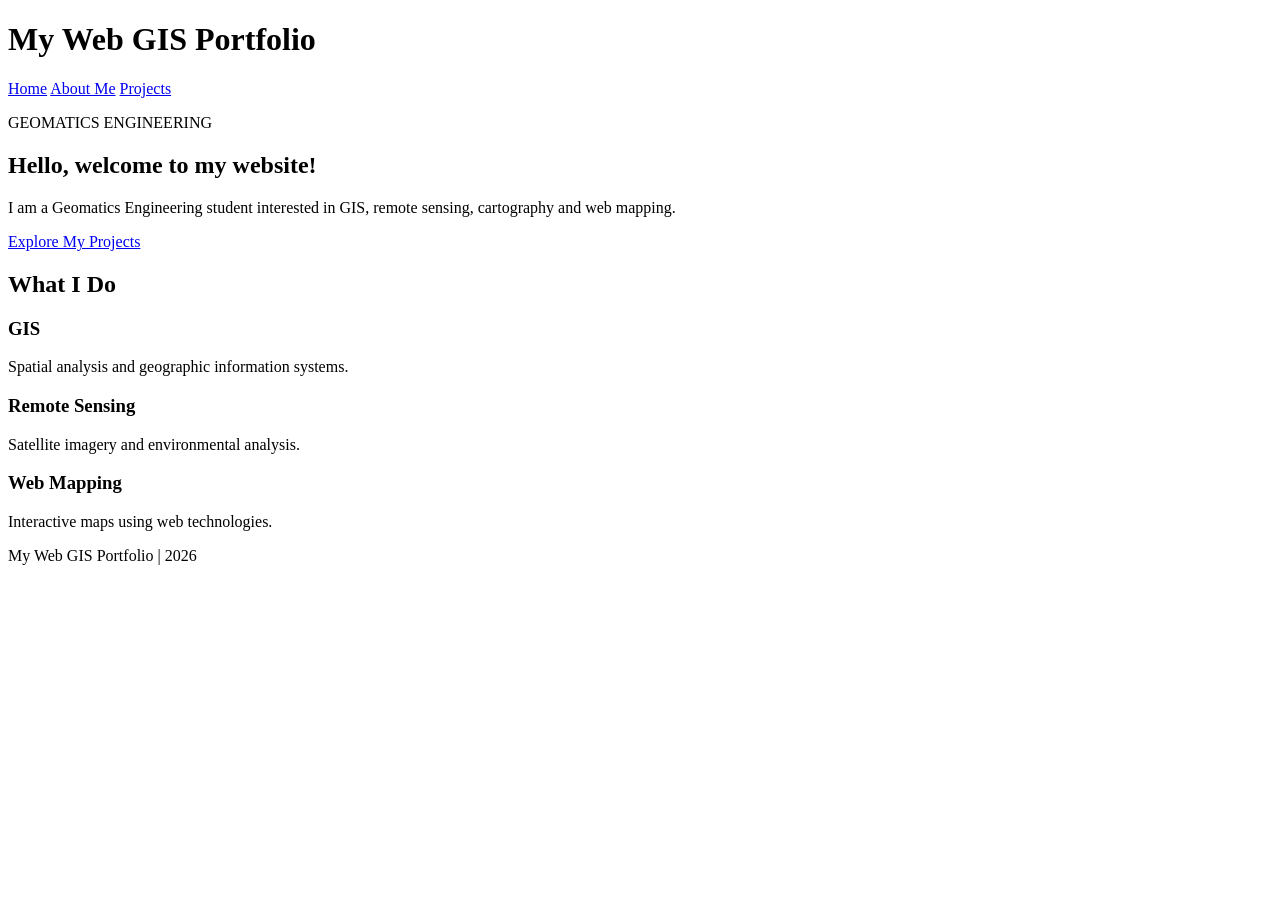
==== index.html @ a25c43dc "Add initial HTML structure for portfolio website" ====
<!DOCTYPE html>
<html lang="en">
<head>
    <meta charset="UTF-8">
    <meta name="viewport" content="width=device-width, initial-scale=1.0">
    <title>My Web GIS Portfolio</title>
    <link rel="stylesheet" href="style.css">
</head>
<body>

    <header>
        <h1>My Web GIS Portfolio</h1>

        <nav>
            <a href="index.html">Home</a>
            <a href="background.html">About Me</a>
            <a href="projects.html">Projects</a>
        </nav>
    </header>

    <main>
        <section class="hero">
            <p class="tag">GEOMATICS ENGINEERING</p>

            <h2>Hello, welcome to my website!</h2>

            <p>
                I am a Geomatics Engineering student interested in
                GIS, remote sensing, cartography and web mapping.
            </p>

            <a class="button" href="projects.html">
                Explore My Projects
            </a>
        </section>

        <section>
            <h2>What I Do</h2>

            <div class="cards">
                <article class="card">
                    <h3>GIS</h3>
                    <p>Spatial analysis and geographic information systems.</p>
                </article>

                <article class="card">
                    <h3>Remote Sensing</h3>
                    <p>Satellite imagery and environmental analysis.</p>
                </article>

                <article class="card">
                    <h3>Web Mapping</h3>
                    <p>Interactive maps using web technologies.</p>
                </article>
            </div>
        </section>
    </main>

    <footer>
        <p>My Web GIS Portfolio | 2026</p>
    </footer>

</body>
</html>
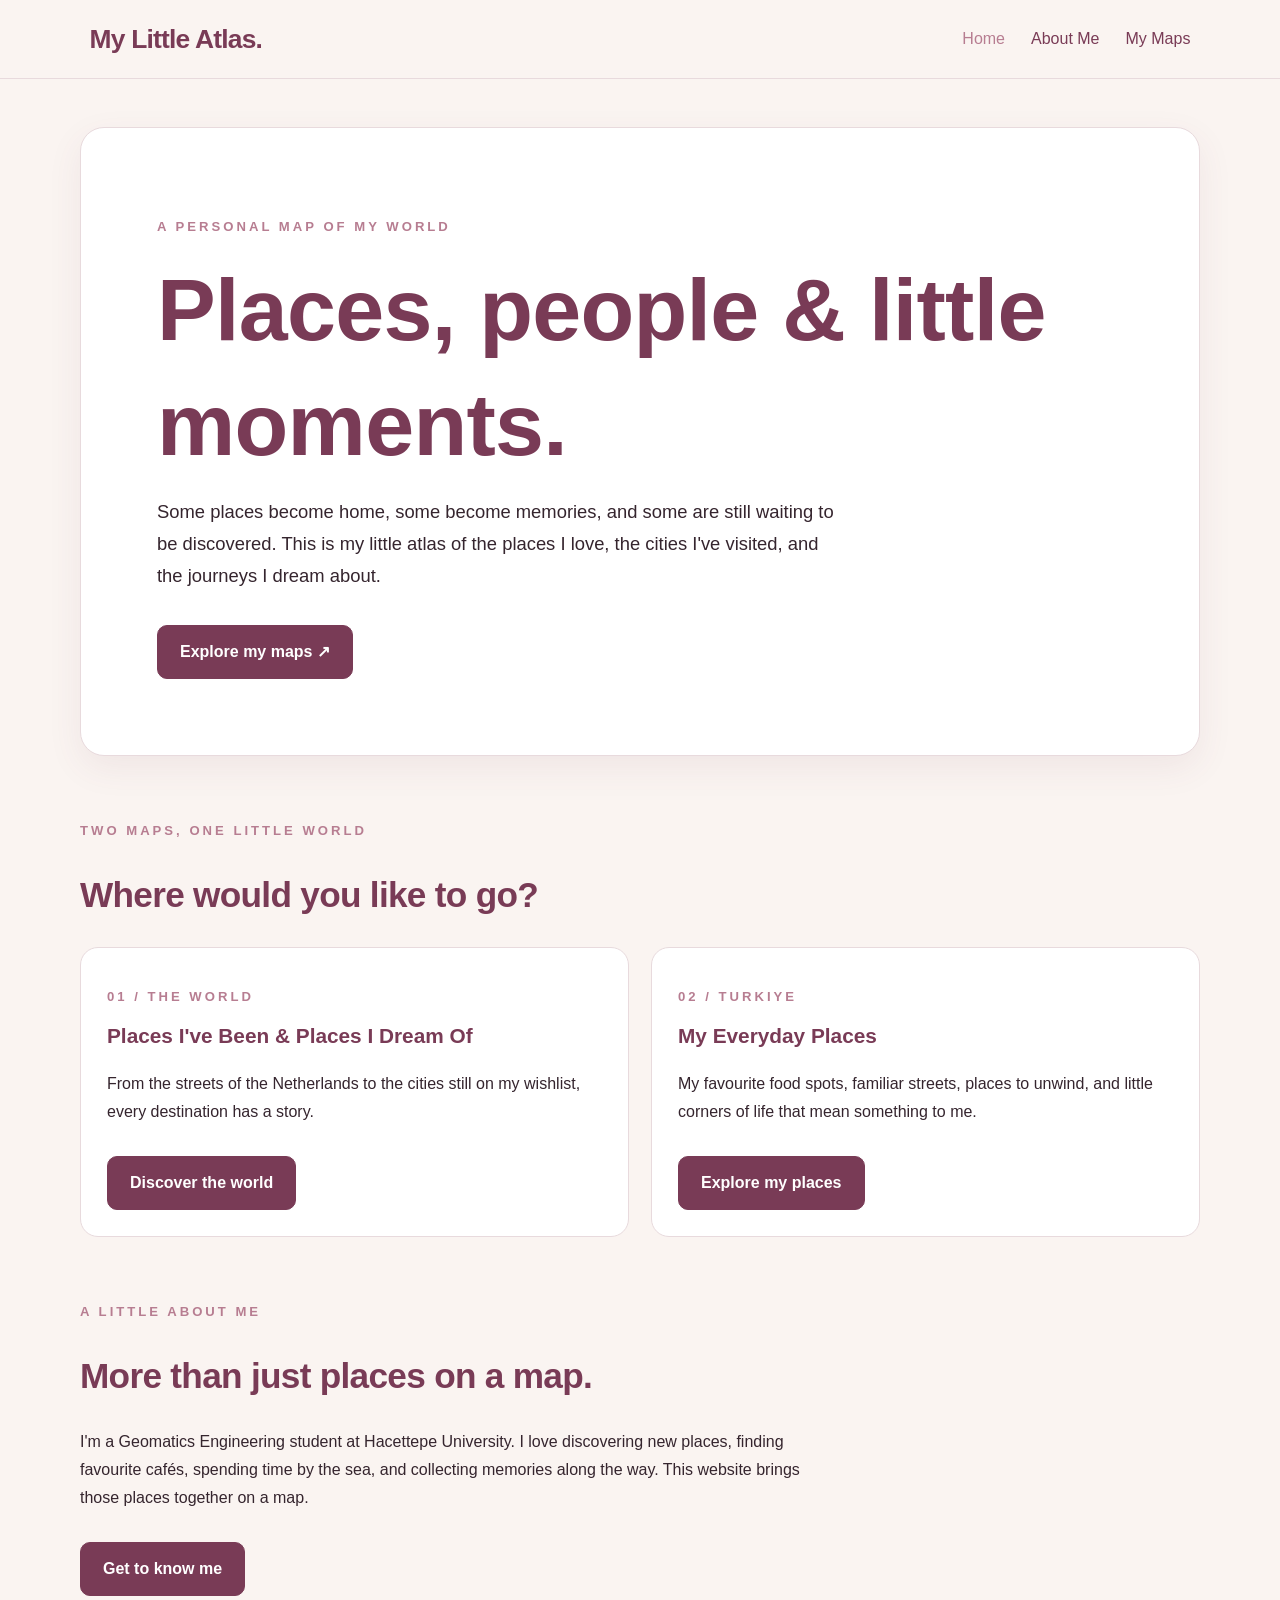
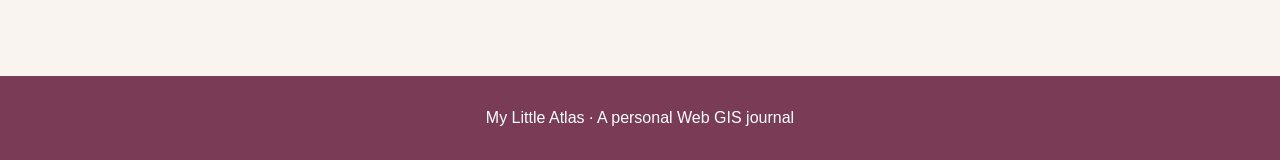
==== commit 3dbaf719: "Revise index.html for SEO and content structure Updated the title and meta description for better SE" ====
--- a/index.html
+++ b/index.html
@@ -4,62 +4,80 @@
 <head>
     <meta charset="UTF-8">
     <meta name="viewport" content="width=device-width, initial-scale=1.0">
-    <title>My Web GIS Portfolio</title>
+    <meta name="description" content="A personal map of the places I love, the places I've visited, and the places I dream of visiting.">
+    <title>My Little Atlas | Personal Web GIS</title>
     <link rel="stylesheet" href="style.css">
 </head>
 <body>
 
-    <header>
-        <h1>My Web GIS Portfolio</h1>
+<header>
+    <h1>My Little Atlas.</h1>
+    <nav>
+        <a href="index.html" class="active">Home</a>
+        <a href="background.html">About Me</a>
+        <a href="projects.html">My Maps</a>
+    </nav>
+</header>
 
-        <nav>
-            <a href="index.html">Home</a>
-            <a href="background.html">About Me</a>
-            <a href="projects.html">Projects</a>
-        </nav>
-    </header>
+<main>
+    <section class="hero">
+        <p class="tag">A PERSONAL MAP OF MY WORLD</p>
+        <h2 style="font-size: clamp(2.8rem, 7vw, 5.5rem); margin: 14px 0;">
+            Places, people &amp; little moments.
+        </h2>
+        <p style="max-width: 680px; font-size: 1.15rem;">
+            Some places become home, some become memories,
+            and some are still waiting to be discovered.
+            This is my little atlas of the places I love,
+            the cities I've visited, and the journeys I dream about.
+        </p>
+        <a href="projects.html" class="button">Explore my maps ↗</a>
+    </section>
 
-    <main>
-        <section class="hero">
-            <p class="tag">GEOMATICS ENGINEERING</p>
+    <section>
+        <p class="tag">TWO MAPS, ONE LITTLE WORLD</p>
+        <h2>Where would you like to go?</h2>
+        <div class="cards">
+            <article class="card">
+                <p class="tag">01 / THE WORLD</p>
+                <h3>Places I've Been &amp; Places I Dream Of</h3>
+                <p>
+                    From the streets of the Netherlands to the
+                    cities still on my wishlist, every destination
+                    has a story.
+                </p>
+                <a href="projects.html" class="button">Discover the world</a>
+            </article>
 
-            <h2>Hello, welcome to my website!</h2>
+            <article class="card">
+                <p class="tag">02 / TURKIYE</p>
+                <h3>My Everyday Places</h3>
+                <p>
+                    My favourite food spots, familiar streets,
+                    places to unwind, and little corners of life
+                    that mean something to me.
+                </p>
+                <a href="projects.html#turkiye-map" class="button">Explore my places</a>
+            </article>
+        </div>
+    </section>
 
-            <p>
-                I am a Geomatics Engineering student interested in
-                GIS, remote sensing, cartography and web mapping.
-            </p>
+    <section>
+        <p class="tag">A LITTLE ABOUT ME</p>
+        <h2>More than just places on a map.</h2>
+        <p style="max-width: 720px;">
+            I'm a Geomatics Engineering student at Hacettepe University.
+            I love discovering new places, finding favourite cafés,
+            spending time by the sea, and collecting memories along the way.
+            This website brings those places together on a map.
+        </p>
+        <a href="background.html" class="button">Get to know me</a>
+    </section>
+</main>
 
-            <a class="button" href="projects.html">
-                Explore My Projects
-            </a>
-        </section>
-
-        <section>
-            <h2>What I Do</h2>
-
-            <div class="cards">
-                <article class="card">
-                    <h3>GIS</h3>
-                    <p>Spatial analysis and geographic information systems.</p>
-                </article>
-
-                <article class="card">
-                    <h3>Remote Sensing</h3>
-                    <p>Satellite imagery and environmental analysis.</p>
-                </article>
-
-                <article class="card">
-                    <h3>Web Mapping</h3>
-                    <p>Interactive maps using web technologies.</p>
-                </article>
-            </div>
-        </section>
-    </main>
-
-    <footer>
-        <p>My Web GIS Portfolio | 2026</p>
-    </footer>
+<footer>
+    <p>My Little Atlas · A personal Web GIS journal</p>
+</footer>
 
 </body>
 </html>
--- a/style.css
+++ b/style.css
@@ -0,0 +1,406 @@
+
+/* ========================================
+   GMT458 PERSONAL WEB GIS PORTFOLIO
+   Palette: Dusty Rose & Wine
+   ======================================== */
+
+:root {
+    --bg: #FAF4F1;
+    --surface: #FFFFFF;
+    --rose-light: #E8CFD3;
+    --rose: #B77D91;
+    --wine: #793B56;
+    --ink: #35252E;
+    --muted: #806C74;
+    --line: #E8DADD;
+
+    /* Map marker colors */
+    --marker-visited: #793B56;
+    --marker-wishlist: #B77D91;
+    --marker-home: #793B56;
+    --marker-food: #B77D91;
+    --marker-sports: #98647A;
+    --marker-nature: #74846A;
+    --marker-people: #A36D82;
+
+    --shadow: 0 12px 35px rgba(121, 59, 86, 0.08);
+    --radius: 18px;
+}
+
+* {
+    box-sizing: border-box;
+}
+
+html {
+    scroll-behavior: smooth;
+}
+
+body {
+    margin: 0;
+    font-family: "Segoe UI", Arial, sans-serif;
+    color: var(--ink);
+    background: var(--bg);
+    line-height: 1.75;
+    font-size: 16px;
+}
+
+/* Navigation */
+
+header {
+    background: var(--bg);
+    color: var(--wine);
+    padding: 22px 7%;
+    display: flex;
+    justify-content: space-between;
+    align-items: center;
+    gap: 24px;
+    flex-wrap: wrap;
+    border-bottom: 1px solid var(--line);
+}
+
+header h1 {
+    margin: 0;
+    font-size: 1.65rem;
+    letter-spacing: -0.8px;
+    color: var(--wine);
+}
+
+nav {
+    display: flex;
+    gap: 26px;
+    flex-wrap: wrap;
+}
+
+nav a {
+    color: var(--wine);
+    text-decoration: none;
+    font-weight: 500;
+    transition: color 0.2s ease;
+}
+
+nav a:hover,
+nav a.active {
+    color: var(--rose);
+}
+
+/* Main content */
+
+main {
+    width: min(1120px, 88%);
+    margin: 48px auto 80px;
+}
+
+section {
+    margin-bottom: 64px;
+}
+
+h1,
+h2,
+h3,
+h4 {
+    color: var(--wine);
+    line-height: 1.3;
+}
+
+h2 {
+    font-size: clamp(1.6rem, 3vw, 2.2rem);
+    letter-spacing: -0.7px;
+}
+
+h3 {
+    font-size: 1.3rem;
+}
+
+p {
+    margin-top: 12px;
+}
+
+a {
+    color: var(--wine);
+}
+
+a:hover {
+    color: var(--rose);
+}
+
+/* Hero and personal introduction */
+
+.hero {
+    background: var(--surface);
+    padding: clamp(30px, 6vw, 76px);
+    border: 1px solid var(--line);
+    border-radius: 24px;
+    box-shadow: var(--shadow);
+    animation: appear 0.7s ease-out;
+}
+
+.tag {
+    color: var(--rose);
+    font-size: 0.82rem;
+    font-weight: 700;
+    letter-spacing: 3px;
+    text-transform: uppercase;
+}
+
+/* Buttons */
+
+.button {
+    display: inline-block;
+    padding: 12px 22px;
+    margin-top: 14px;
+    background: var(--wine);
+    color: #FFFFFF;
+    border: 1px solid var(--wine);
+    border-radius: 10px;
+    text-decoration: none;
+    font-weight: 600;
+    transition:
+        background 0.2s ease,
+        transform 0.2s ease,
+        box-shadow 0.2s ease;
+}
+
+.button:hover {
+    background: var(--rose);
+    border-color: var(--rose);
+    color: #FFFFFF;
+    transform: translateY(-2px);
+    box-shadow: 0 7px 18px rgba(121, 59, 86, 0.15);
+}
+
+/* Cards */
+
+.cards {
+    display: grid;
+    grid-template-columns: repeat(
+        auto-fit,
+        minmax(220px, 1fr)
+    );
+    gap: 22px;
+}
+
+.card {
+    background: var(--surface);
+    padding: 26px;
+    border: 1px solid var(--line);
+    border-radius: var(--radius);
+    transition:
+        transform 0.25s ease,
+        box-shadow 0.25s ease;
+}
+
+.card:hover {
+    transform: translateY(-4px);
+    box-shadow: var(--shadow);
+}
+
+.card h3 {
+    margin-top: 0;
+}
+
+/* Personal photo */
+
+.profile-photo {
+    width: 100%;
+    max-width: 280px;
+    aspect-ratio: 4 / 5;
+    object-fit: cover;
+    border-radius: 18px;
+    border: 4px solid var(--rose-light);
+}
+
+/* Maps */
+
+.map,
+#ol-map,
+#leaflet-map {
+    width: 100%;
+    height: 460px;
+    margin: 22px 0 32px;
+    border-radius: var(--radius);
+    border: 1px solid var(--line);
+    overflow: hidden;
+    background: var(--rose-light);
+}
+
+/* OpenLayers controls */
+
+.ol-control button {
+    background-color: var(--wine) !important;
+    color: #FFFFFF !important;
+    border: none !important;
+    border-radius: 6px !important;
+}
+
+.ol-control button:hover {
+    background-color: var(--rose) !important;
+}
+
+/* Leaflet zoom controls */
+
+.leaflet-control-zoom a {
+    background: var(--surface) !important;
+    color: var(--wine) !important;
+    border-color: var(--line) !important;
+}
+
+.leaflet-control-zoom a:hover {
+    background: var(--rose-light) !important;
+    color: var(--wine) !important;
+}
+
+/* Custom map markers.
+   Add these classes to your marker HTML when needed. */
+
+.map-marker {
+    width: 16px;
+    height: 16px;
+    border: 3px solid #FFFFFF;
+    border-radius: 50%;
+    box-shadow: 0 2px 8px rgba(53, 37, 46, 0.25);
+}
+
+.marker-visited {
+    background: var(--marker-visited);
+}
+
+.marker-wishlist {
+    background: var(--marker-wishlist);
+}
+
+.marker-home {
+    background: var(--marker-home);
+}
+
+.marker-food {
+    background: var(--marker-food);
+}
+
+.marker-sports {
+    background: var(--marker-sports);
+}
+
+.marker-nature {
+    background: var(--marker-nature);
+}
+
+.marker-people {
+    background: var(--marker-people);
+}
+
+/* Map labels and category badges */
+
+.map-label,
+.category-badge {
+    display: inline-block;
+    padding: 5px 11px;
+    background: var(--rose-light);
+    color: var(--wine);
+    border-radius: 999px;
+    font-size: 0.82rem;
+    font-weight: 600;
+}
+
+.category-badge.food {
+    background: #F1DDE4;
+}
+
+.category-badge.nature {
+    background: #E3E9DC;
+    color: #46563D;
+}
+
+.category-badge.sports {
+    background: #E8CFD3;
+}
+
+/* Tables - retained for any existing content */
+
+.skills-table {
+    width: 100%;
+    border-collapse: collapse;
+    background: var(--surface);
+    margin: 20px 0;
+}
+
+.skills-table th,
+.skills-table td {
+    padding: 14px;
+    border: 1px solid var(--line);
+    text-align: left;
+}
+
+.skills-table th {
+    background: var(--wine);
+    color: #FFFFFF;
+}
+
+.skills-table img {
+    max-width: 100px;
+    height: auto;
+}
+
+/* Footer */
+
+footer {
+    text-align: center;
+    padding: 28px 20px;
+    background: var(--wine);
+    color: #FFFFFF;
+}
+
+footer p {
+    margin: 0;
+}
+
+/* General images */
+
+img {
+    max-width: 100%;
+}
+
+/* Subtle entrance animation */
+
+@keyframes appear {
+    from {
+        opacity: 0;
+        transform: translateY(14px);
+    }
+
+    to {
+        opacity: 1;
+        transform: translateY(0);
+    }
+}
+
+/* Responsive layout */
+
+@media (max-width: 640px) {
+    header {
+        padding: 20px 6%;
+    }
+
+    nav {
+        gap: 16px;
+    }
+
+    main {
+        width: 90%;
+        margin-top: 28px;
+    }
+
+    .hero {
+        padding: 28px 22px;
+        border-radius: 18px;
+    }
+
+    .map,
+    #ol-map,
+    #leaflet-map {
+        height: 360px;
+    }
+
+    .cards {
+        grid-template-columns: 1fr;
+    }
+}
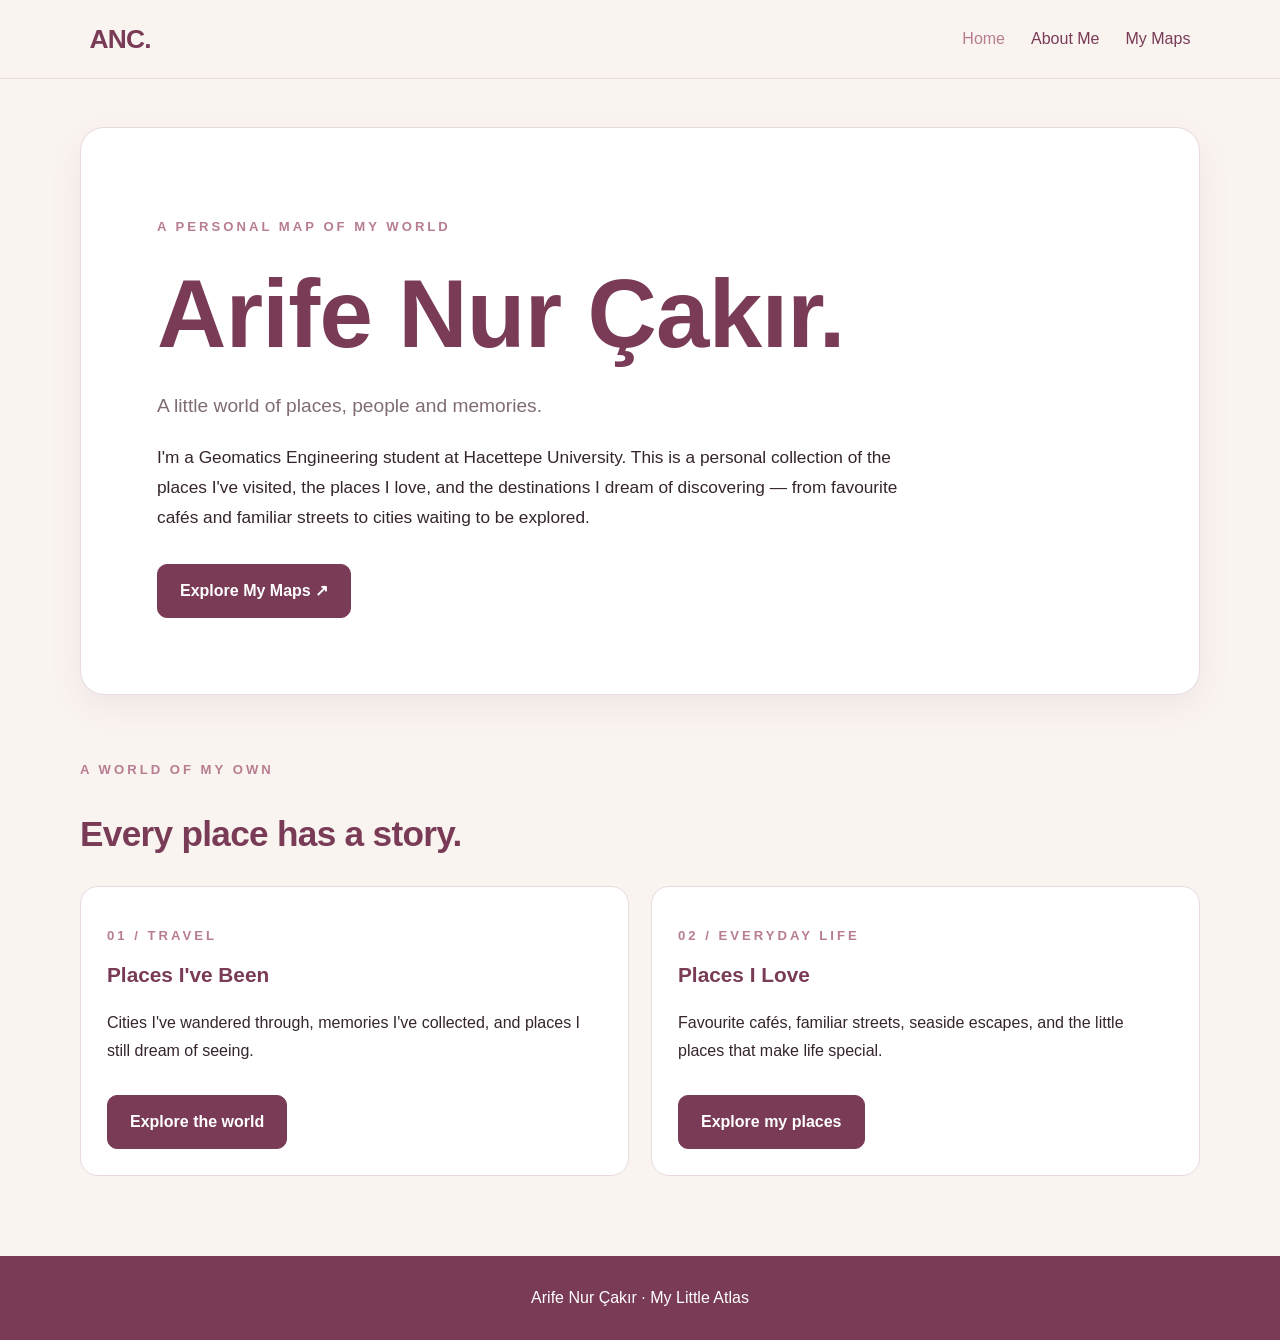
==== commit 71fc9ca9: "Update personal information and page titles" ====
--- a/index.html
+++ b/index.html
@@ -4,14 +4,14 @@
 <head>
     <meta charset="UTF-8">
     <meta name="viewport" content="width=device-width, initial-scale=1.0">
-    <meta name="description" content="A personal map of the places I love, the places I've visited, and the places I dream of visiting.">
-    <title>My Little Atlas | Personal Web GIS</title>
+    <meta name="description" content="Arife Nur Çakır's personal map of travels, favourite places and memories.">
+    <title>Arife Nur Çakır | My Little Atlas</title>
     <link rel="stylesheet" href="style.css">
 </head>
 <body>
 
 <header>
-    <h1>My Little Atlas.</h1>
+    <h1>ANC.</h1>
     <nav>
         <a href="index.html" class="active">Home</a>
         <a href="background.html">About Me</a>
@@ -22,62 +22,58 @@
 <main>
     <section class="hero">
         <p class="tag">A PERSONAL MAP OF MY WORLD</p>
-        <h2 style="font-size: clamp(2.8rem, 7vw, 5.5rem); margin: 14px 0;">
-            Places, people &amp; little moments.
+
+        <h2 style="font-size: clamp(3rem, 8vw, 6rem); margin: 12px 0;">
+            Arife Nur Çakır.
         </h2>
-        <p style="max-width: 680px; font-size: 1.15rem;">
-            Some places become home, some become memories,
-            and some are still waiting to be discovered.
-            This is my little atlas of the places I love,
-            the cities I've visited, and the journeys I dream about.
+
+        <p style="font-size: 1.2rem; color: var(--muted);">
+            A little world of places, people and memories.
         </p>
-        <a href="projects.html" class="button">Explore my maps ↗</a>
+
+        <p style="max-width: 760px; font-size: 1.08rem;">
+            I'm a Geomatics Engineering student at Hacettepe University.
+            This is a personal collection of the places I've visited,
+            the places I love, and the destinations I dream of discovering
+            — from favourite cafés and familiar streets to cities waiting
+            to be explored.
+        </p>
+
+        <a href="projects.html" class="button">Explore My Maps ↗</a>
     </section>
 
     <section>
-        <p class="tag">TWO MAPS, ONE LITTLE WORLD</p>
-        <h2>Where would you like to go?</h2>
+        <p class="tag">A WORLD OF MY OWN</p>
+        <h2>Every place has a story.</h2>
+
         <div class="cards">
             <article class="card">
-                <p class="tag">01 / THE WORLD</p>
-                <h3>Places I've Been &amp; Places I Dream Of</h3>
+                <p class="tag">01 / TRAVEL</p>
+                <h3>Places I've Been</h3>
                 <p>
-                    From the streets of the Netherlands to the
-                    cities still on my wishlist, every destination
-                    has a story.
+                    Cities I've wandered through, memories I've collected,
+                    and places I still dream of seeing.
                 </p>
-                <a href="projects.html" class="button">Discover the world</a>
+                <a href="projects.html" class="button">Explore the world</a>
             </article>
 
             <article class="card">
-                <p class="tag">02 / TURKIYE</p>
-                <h3>My Everyday Places</h3>
+                <p class="tag">02 / EVERYDAY LIFE</p>
+                <h3>Places I Love</h3>
                 <p>
-                    My favourite food spots, familiar streets,
-                    places to unwind, and little corners of life
-                    that mean something to me.
+                    Favourite cafés, familiar streets, seaside escapes,
+                    and the little places that make life special.
                 </p>
                 <a href="projects.html#turkiye-map" class="button">Explore my places</a>
             </article>
         </div>
     </section>
-
-    <section>
-        <p class="tag">A LITTLE ABOUT ME</p>
-        <h2>More than just places on a map.</h2>
-        <p style="max-width: 720px;">
-            I'm a Geomatics Engineering student at Hacettepe University.
-            I love discovering new places, finding favourite cafés,
-            spending time by the sea, and collecting memories along the way.
-            This website brings those places together on a map.
-        </p>
-        <a href="background.html" class="button">Get to know me</a>
-    </section>
 </main>
 
 <footer>
-    <p>My Little Atlas · A personal Web GIS journal</p>
+    <p>Arife Nur Çakır · My Little Atlas</p>
 </footer>
 
 </body>
 </html>
+
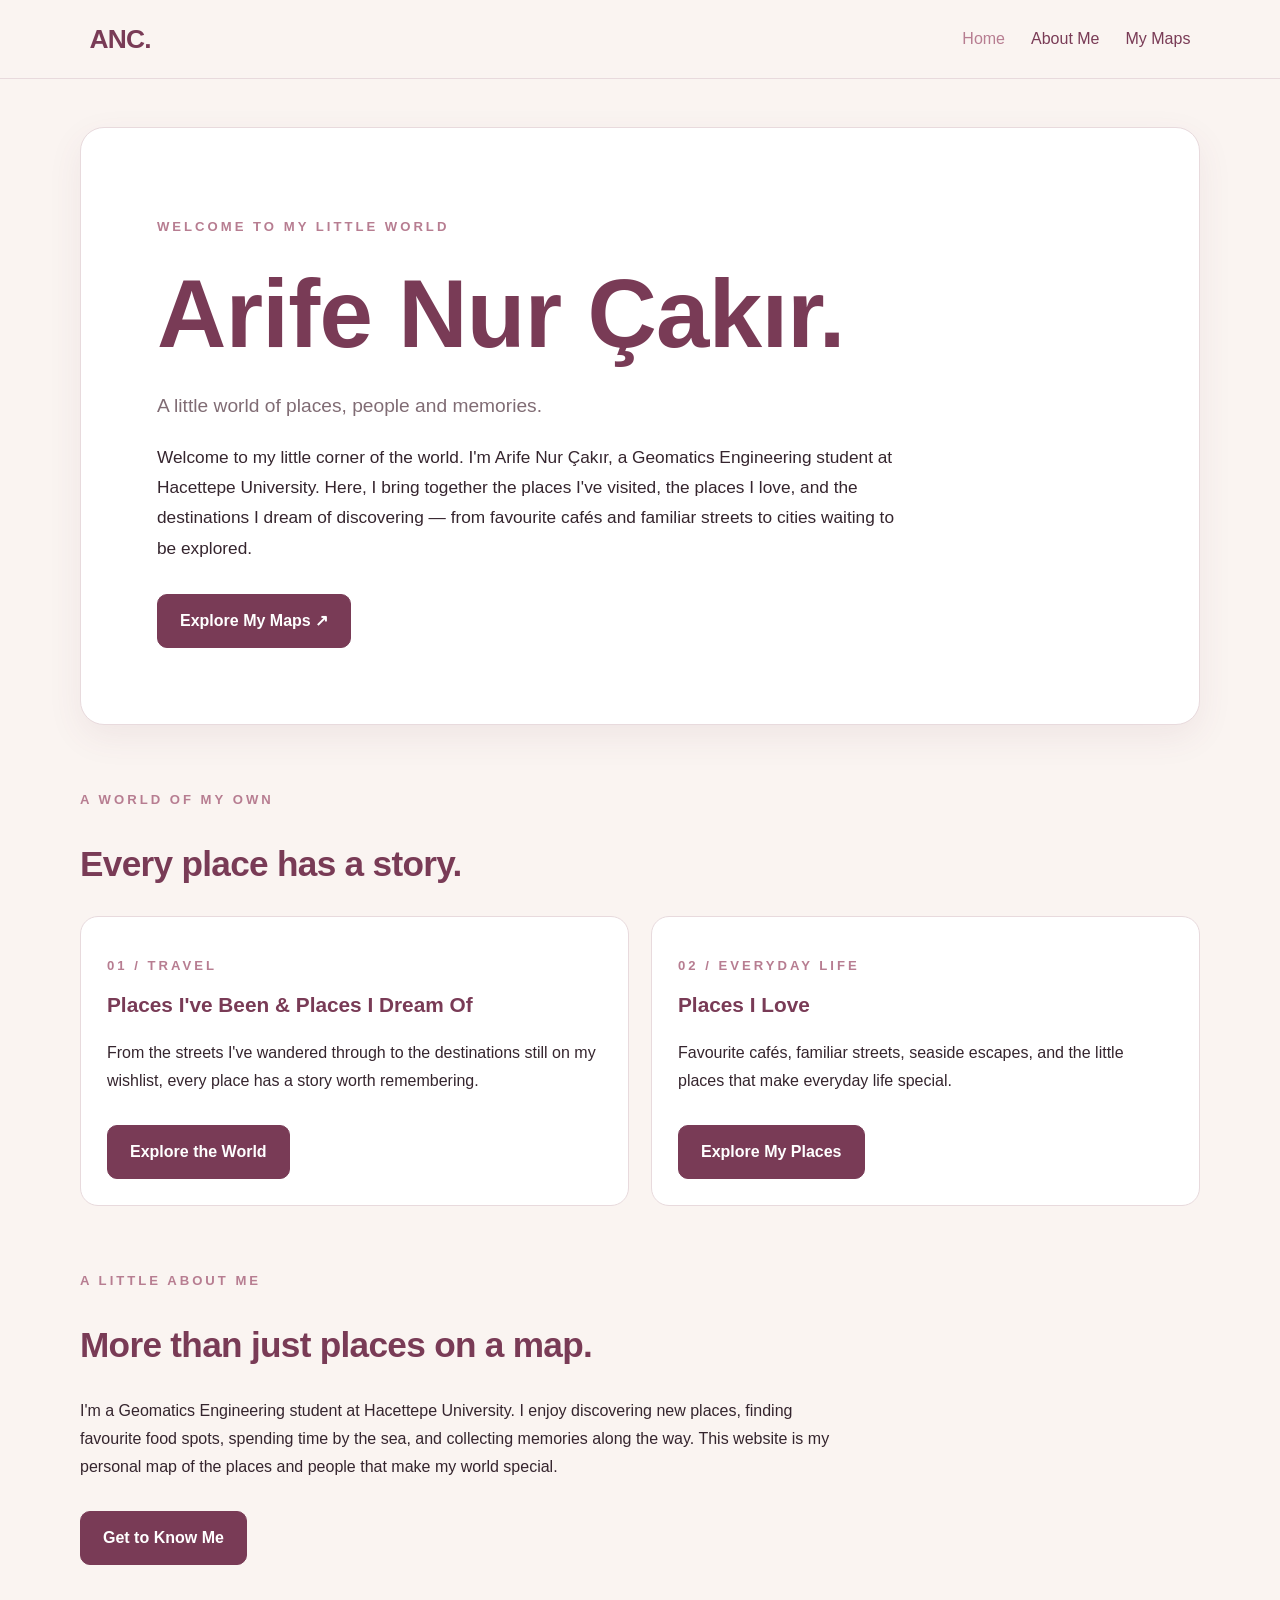
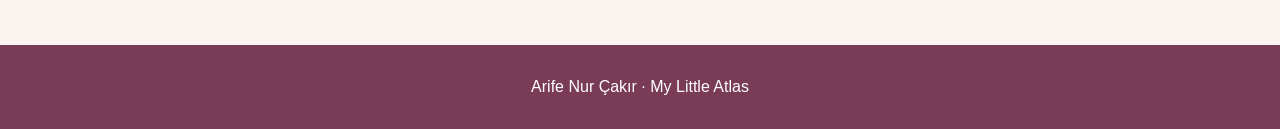
==== commit 91a00150: "Revise meta description and update page content Updated the description meta tag and modified text c" ====
--- a/index.html
+++ b/index.html
@@ -4,14 +4,19 @@
 <head>
     <meta charset="UTF-8">
     <meta name="viewport" content="width=device-width, initial-scale=1.0">
-    <meta name="description" content="Arife Nur Çakır's personal map of travels, favourite places and memories.">
+
+    <meta name="description" content="Welcome to Arife Nur Çakır's personal atlas of favourite places, travels and memories.">
+
     <title>Arife Nur Çakır | My Little Atlas</title>
+
     <link rel="stylesheet" href="style.css">
 </head>
+
 <body>
 
 <header>
     <h1>ANC.</h1>
+
     <nav>
         <a href="index.html" class="active">Home</a>
         <a href="background.html">About Me</a>
@@ -20,8 +25,12 @@
 </header>
 
 <main>
+
+    <!-- Welcome section -->
+
     <section class="hero">
-        <p class="tag">A PERSONAL MAP OF MY WORLD</p>
+
+        <p class="tag">WELCOME TO MY LITTLE WORLD</p>
 
         <h2 style="font-size: clamp(3rem, 8vw, 6rem); margin: 12px 0;">
             Arife Nur Çakır.
@@ -32,43 +41,96 @@
         </p>
 
         <p style="max-width: 760px; font-size: 1.08rem;">
-            I'm a Geomatics Engineering student at Hacettepe University.
-            This is a personal collection of the places I've visited,
-            the places I love, and the destinations I dream of discovering
-            — from favourite cafés and familiar streets to cities waiting
-            to be explored.
+            Welcome to my little corner of the world.
+            I'm Arife Nur Çakır, a Geomatics Engineering student
+            at Hacettepe University. Here, I bring together the
+            places I've visited, the places I love, and the
+            destinations I dream of discovering — from favourite
+            cafés and familiar streets to cities waiting to be explored.
         </p>
 
-        <a href="projects.html" class="button">Explore My Maps ↗</a>
+        <a href="projects.html" class="button">
+            Explore My Maps ↗
+        </a>
+
     </section>
 
+
+    <!-- Introduction to the maps -->
+
     <section>
+
         <p class="tag">A WORLD OF MY OWN</p>
+
         <h2>Every place has a story.</h2>
 
         <div class="cards">
+
             <article class="card">
+
                 <p class="tag">01 / TRAVEL</p>
-                <h3>Places I've Been</h3>
+
+                <h3>Places I've Been &amp; Places I Dream Of</h3>
+
                 <p>
-                    Cities I've wandered through, memories I've collected,
-                    and places I still dream of seeing.
+                    From the streets I've wandered through to the
+                    destinations still on my wishlist, every place
+                    has a story worth remembering.
                 </p>
-                <a href="projects.html" class="button">Explore the world</a>
+
+                <a href="projects.html" class="button">
+                    Explore the World
+                </a>
+
             </article>
 
+
             <article class="card">
+
                 <p class="tag">02 / EVERYDAY LIFE</p>
+
                 <h3>Places I Love</h3>
+
                 <p>
                     Favourite cafés, familiar streets, seaside escapes,
-                    and the little places that make life special.
+                    and the little places that make everyday life special.
                 </p>
-                <a href="projects.html#turkiye-map" class="button">Explore my places</a>
+
+                <a href="projects.html#turkiye-map" class="button">
+                    Explore My Places
+                </a>
+
             </article>
+
         </div>
+
     </section>
+
+
+    <!-- About introduction -->
+
+    <section>
+
+        <p class="tag">A LITTLE ABOUT ME</p>
+
+        <h2>More than just places on a map.</h2>
+
+        <p style="max-width: 760px;">
+            I'm a Geomatics Engineering student at Hacettepe University.
+            I enjoy discovering new places, finding favourite food spots,
+            spending time by the sea, and collecting memories along the way.
+            This website is my personal map of the places and people
+            that make my world special.
+        </p>
+
+        <a href="background.html" class="button">
+            Get to Know Me
+        </a>
+
+    </section>
+
 </main>
+
 
 <footer>
     <p>Arife Nur Çakır · My Little Atlas</p>
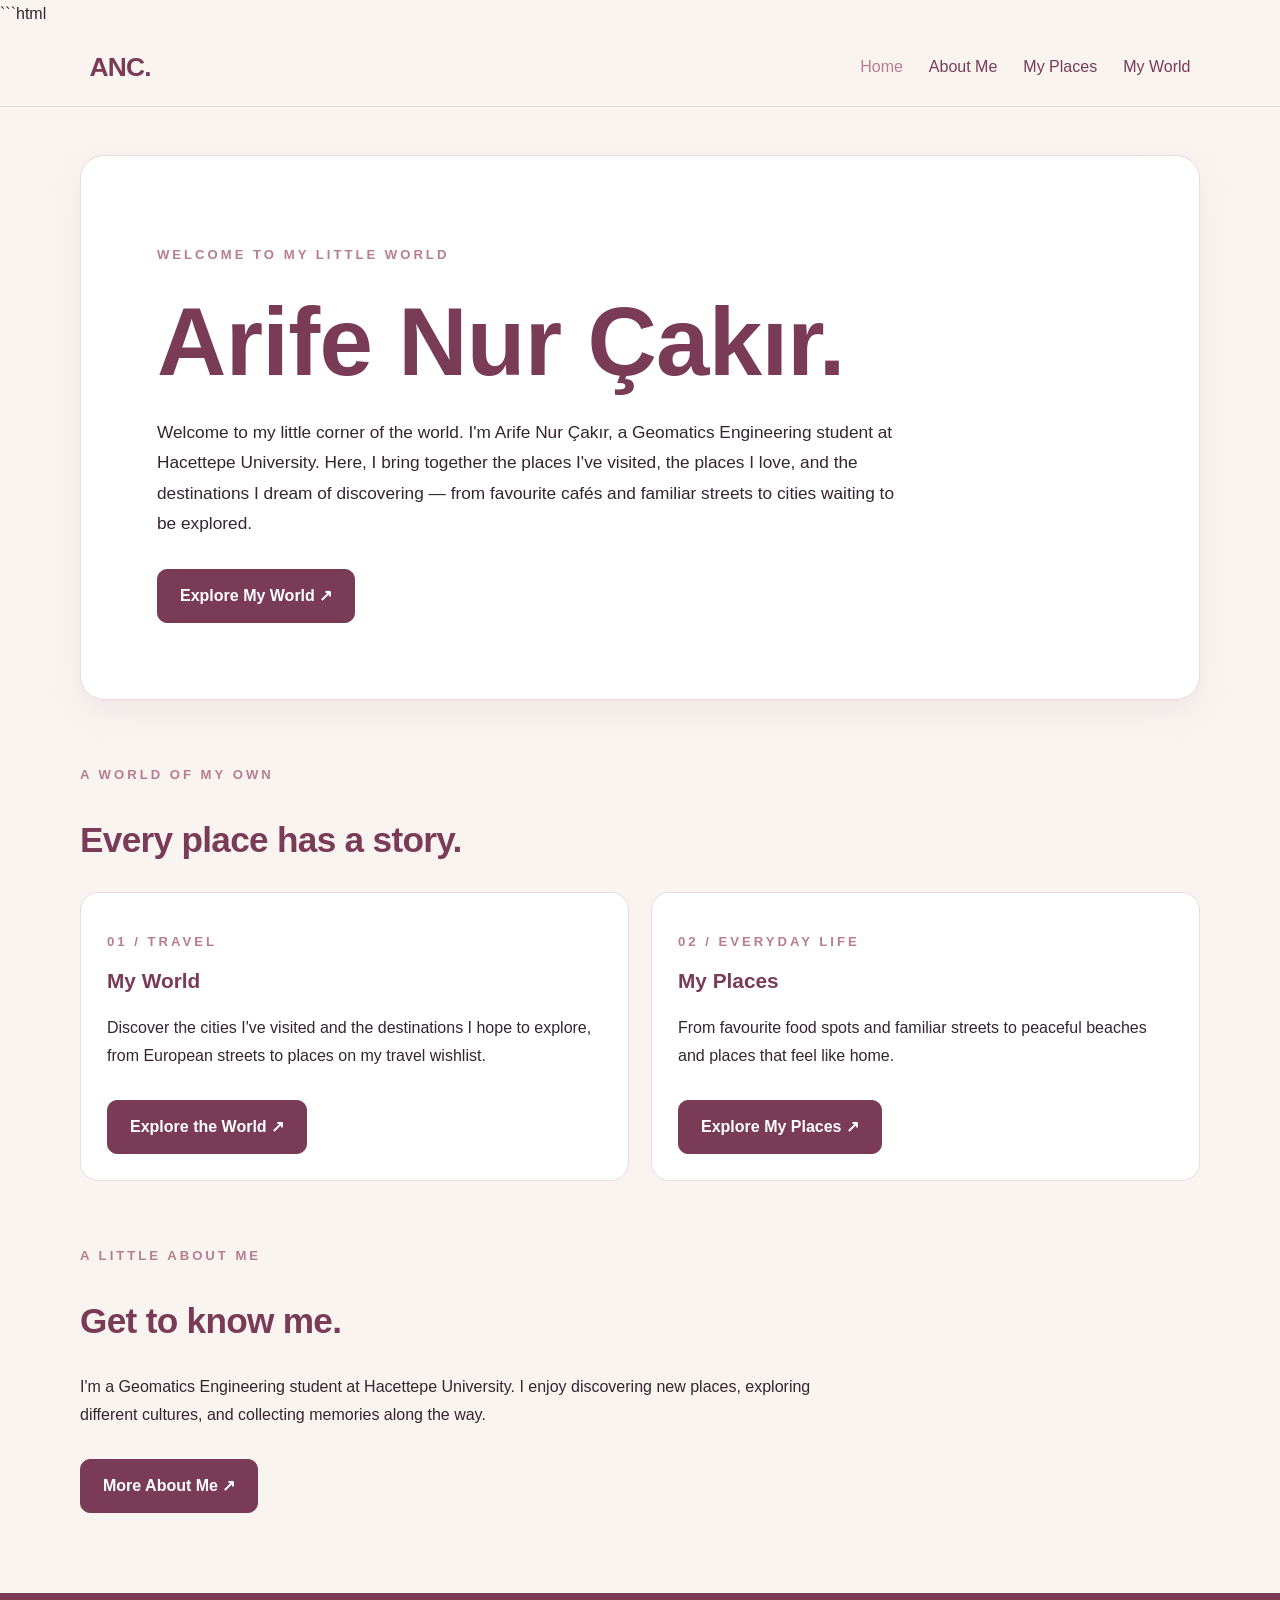
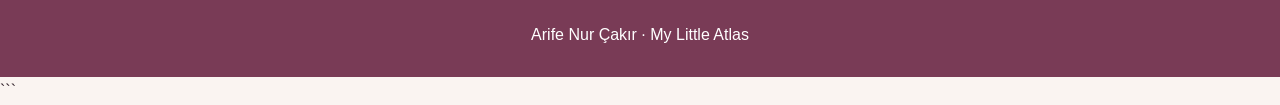
==== commit 3444a2d7: "Revise content and links in index.html" ====
--- a/index.html
+++ b/index.html
@@ -1,11 +1,12 @@
-
+```html
 <!DOCTYPE html>
 <html lang="en">
 <head>
     <meta charset="UTF-8">
     <meta name="viewport" content="width=device-width, initial-scale=1.0">
 
-    <meta name="description" content="Welcome to Arife Nur Çakır's personal atlas of favourite places, travels and memories.">
+    <meta name="description"
+          content="Explore Arife Nur Çakır's personal atlas of favourite places, travels and memories.">
 
     <title>Arife Nur Çakır | My Little Atlas</title>
 
@@ -20,7 +21,8 @@
     <nav>
         <a href="index.html" class="active">Home</a>
         <a href="background.html">About Me</a>
-        <a href="projects.html">My Maps</a>
+        <a href="places.html">My Places</a>
+        <a href="world.html">My World</a>
     </nav>
 </header>
 
@@ -36,10 +38,6 @@
             Arife Nur Çakır.
         </h2>
 
-        <p style="font-size: 1.2rem; color: var(--muted);">
-            A little world of places, people and memories.
-        </p>
-
         <p style="max-width: 760px; font-size: 1.08rem;">
             Welcome to my little corner of the world.
             I'm Arife Nur Çakır, a Geomatics Engineering student
@@ -49,8 +47,8 @@
             cafés and familiar streets to cities waiting to be explored.
         </p>
 
-        <a href="projects.html" class="button">
-            Explore My Maps ↗
+        <a href="world.html" class="button">
+            Explore My World ↗
         </a>
 
     </section>
@@ -70,16 +68,16 @@
 
                 <p class="tag">01 / TRAVEL</p>
 
-                <h3>Places I've Been &amp; Places I Dream Of</h3>
+                <h3>My World</h3>
 
                 <p>
-                    From the streets I've wandered through to the
-                    destinations still on my wishlist, every place
-                    has a story worth remembering.
+                    Discover the cities I've visited and the
+                    destinations I hope to explore, from European
+                    streets to places on my travel wishlist.
                 </p>
 
-                <a href="projects.html" class="button">
-                    Explore the World
+                <a href="world.html" class="button">
+                    Explore the World ↗
                 </a>
 
             </article>
@@ -89,15 +87,15 @@
 
                 <p class="tag">02 / EVERYDAY LIFE</p>
 
-                <h3>Places I Love</h3>
+                <h3>My Places</h3>
 
                 <p>
-                    Favourite cafés, familiar streets, seaside escapes,
-                    and the little places that make everyday life special.
+                    From favourite food spots and familiar streets
+                    to peaceful beaches and places that feel like home.
                 </p>
 
-                <a href="projects.html#turkiye-map" class="button">
-                    Explore My Places
+                <a href="places.html" class="button">
+                    Explore My Places ↗
                 </a>
 
             </article>
@@ -113,18 +111,16 @@
 
         <p class="tag">A LITTLE ABOUT ME</p>
 
-        <h2>More than just places on a map.</h2>
+        <h2>Get to know me.</h2>
 
         <p style="max-width: 760px;">
             I'm a Geomatics Engineering student at Hacettepe University.
-            I enjoy discovering new places, finding favourite food spots,
-            spending time by the sea, and collecting memories along the way.
-            This website is my personal map of the places and people
-            that make my world special.
+            I enjoy discovering new places, exploring different cultures,
+            and collecting memories along the way.
         </p>
 
         <a href="background.html" class="button">
-            Get to Know Me
+            More About Me ↗
         </a>
 
     </section>
@@ -138,4 +134,4 @@
 
 </body>
 </html>
-
+```
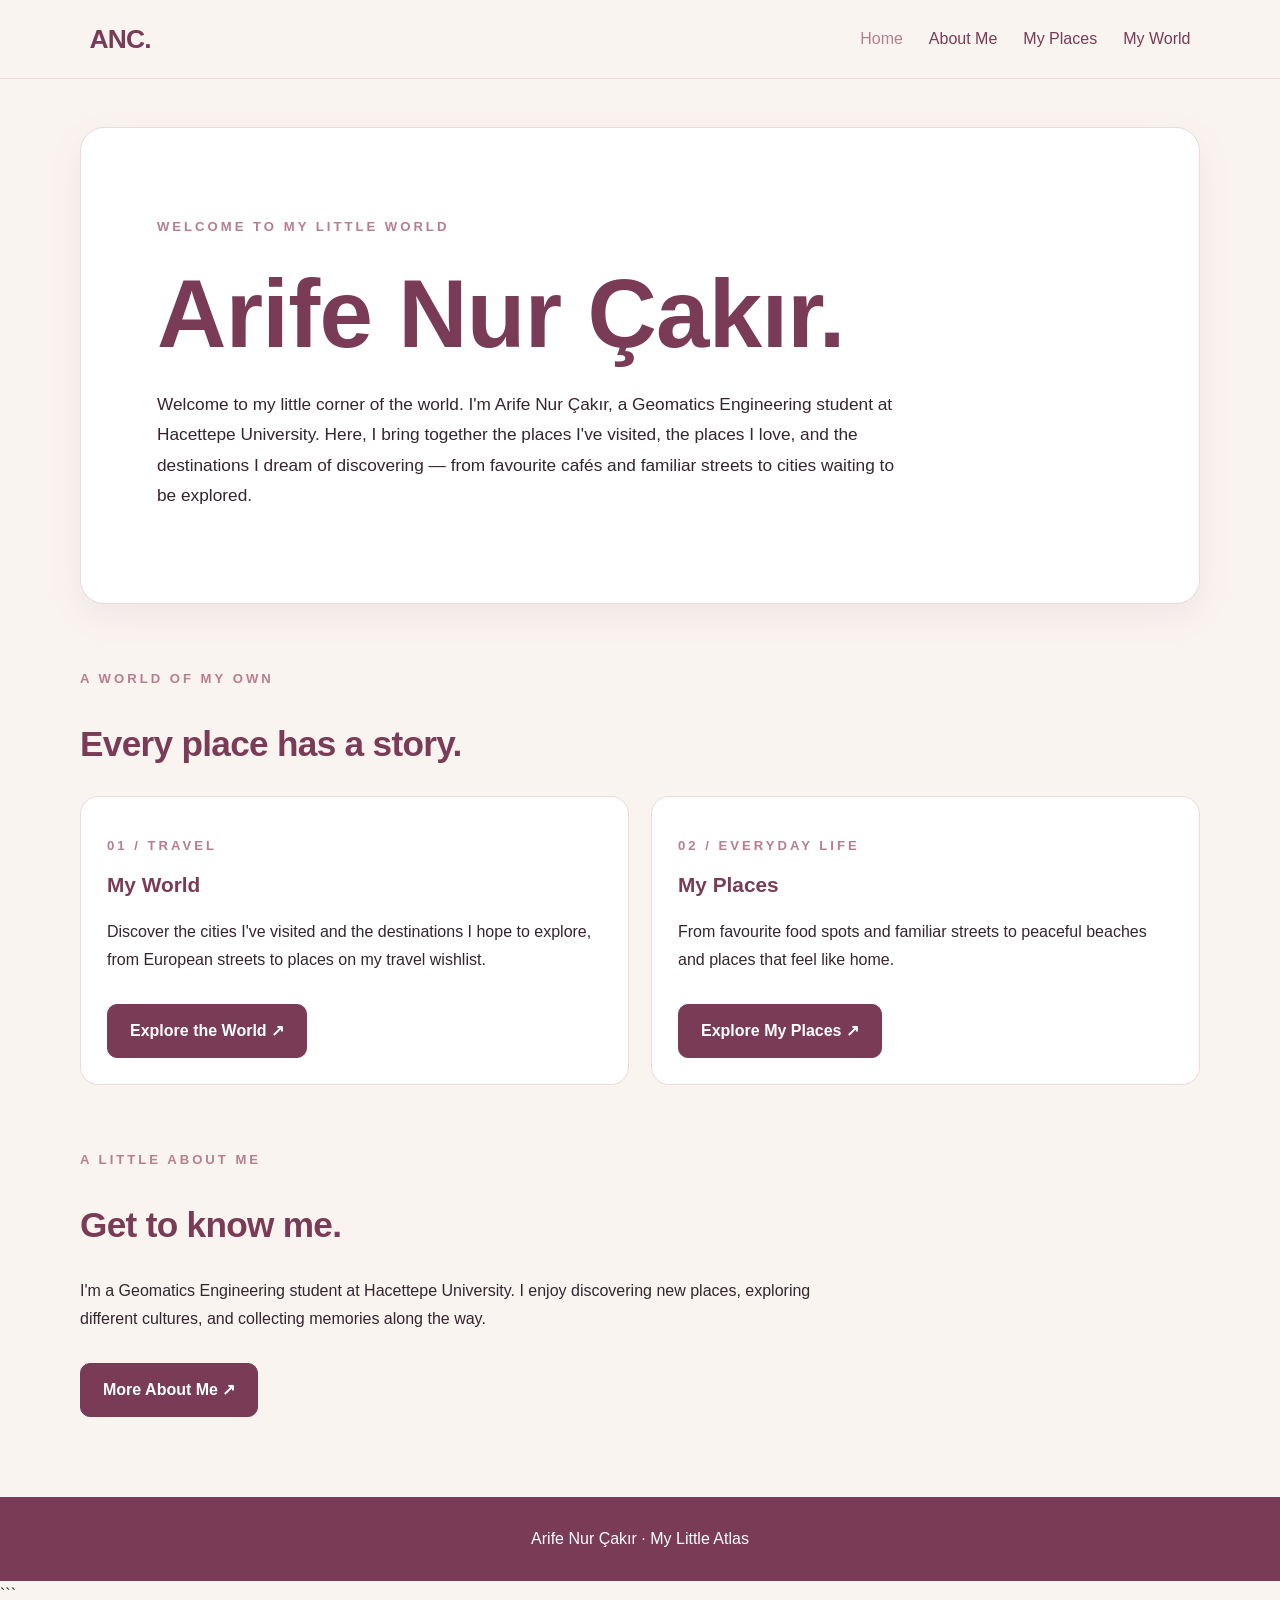
==== commit ace8391c: "Remove 'Explore My World' button from index.html Removed the 'Explore My World' button link from the" ====
--- a/index.html
+++ b/index.html
@@ -1,4 +1,4 @@
-```html
+
 <!DOCTYPE html>
 <html lang="en">
 <head>
@@ -47,9 +47,7 @@
             cafés and familiar streets to cities waiting to be explored.
         </p>
 
-        <a href="world.html" class="button">
-            Explore My World ↗
-        </a>
+        
 
     </section>
 
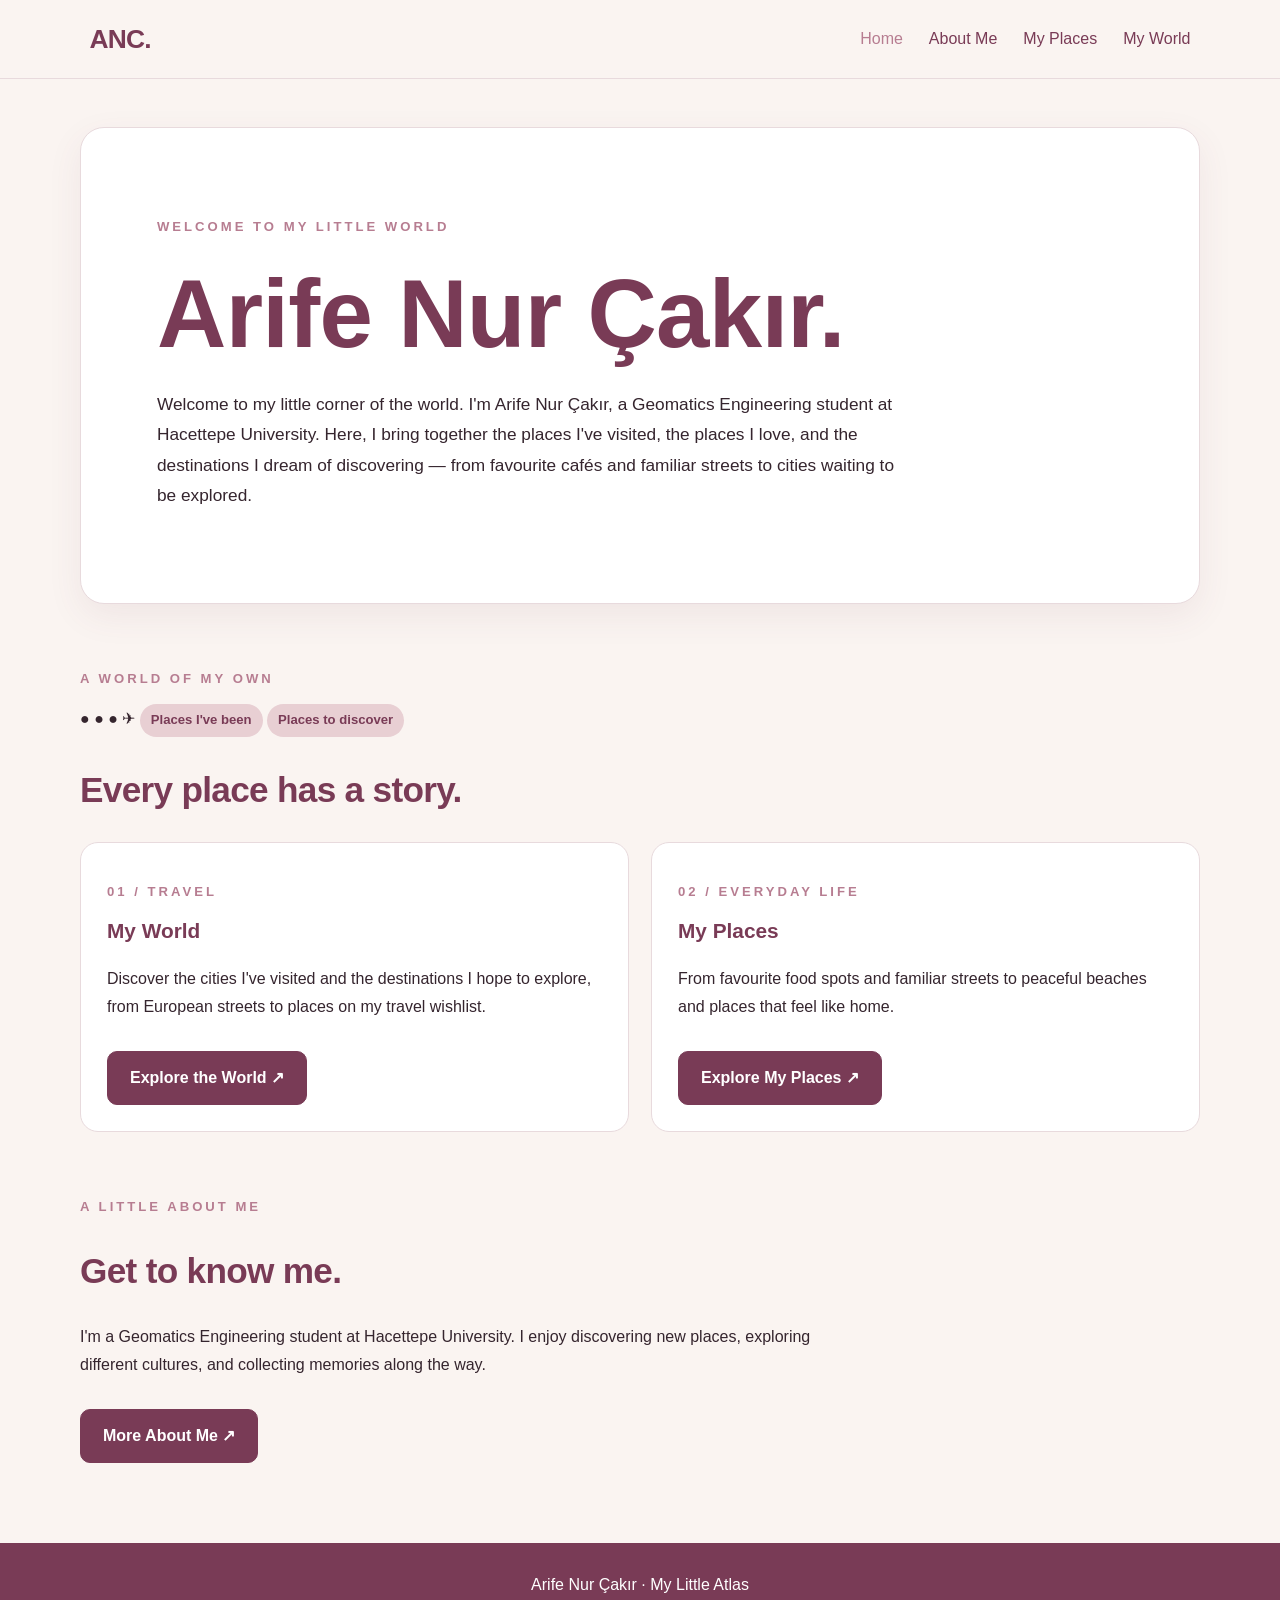
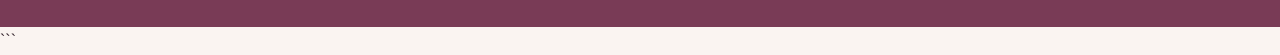
==== commit 5160e9fb: "Update index.html" ====
--- a/index.html
+++ b/index.html
@@ -57,6 +57,21 @@
     <section>
 
         <p class="tag">A WORLD OF MY OWN</p>
+
+<div class="atlas-animation">
+    <div class="atlas-map">
+        <span class="route route-one"></span>
+        <span class="route route-two"></span>
+
+        <span class="map-pin pin-one">●</span>
+        <span class="map-pin pin-two">●</span>
+        <span class="map-pin pin-three">●</span>
+
+        <span class="travelling-plane">✈</span>
+        <span class="map-label label-one">Places I've been</span>
+        <span class="map-label label-two">Places to discover</span>
+    </div>
+</div>
 
         <h2>Every place has a story.</h2>
 
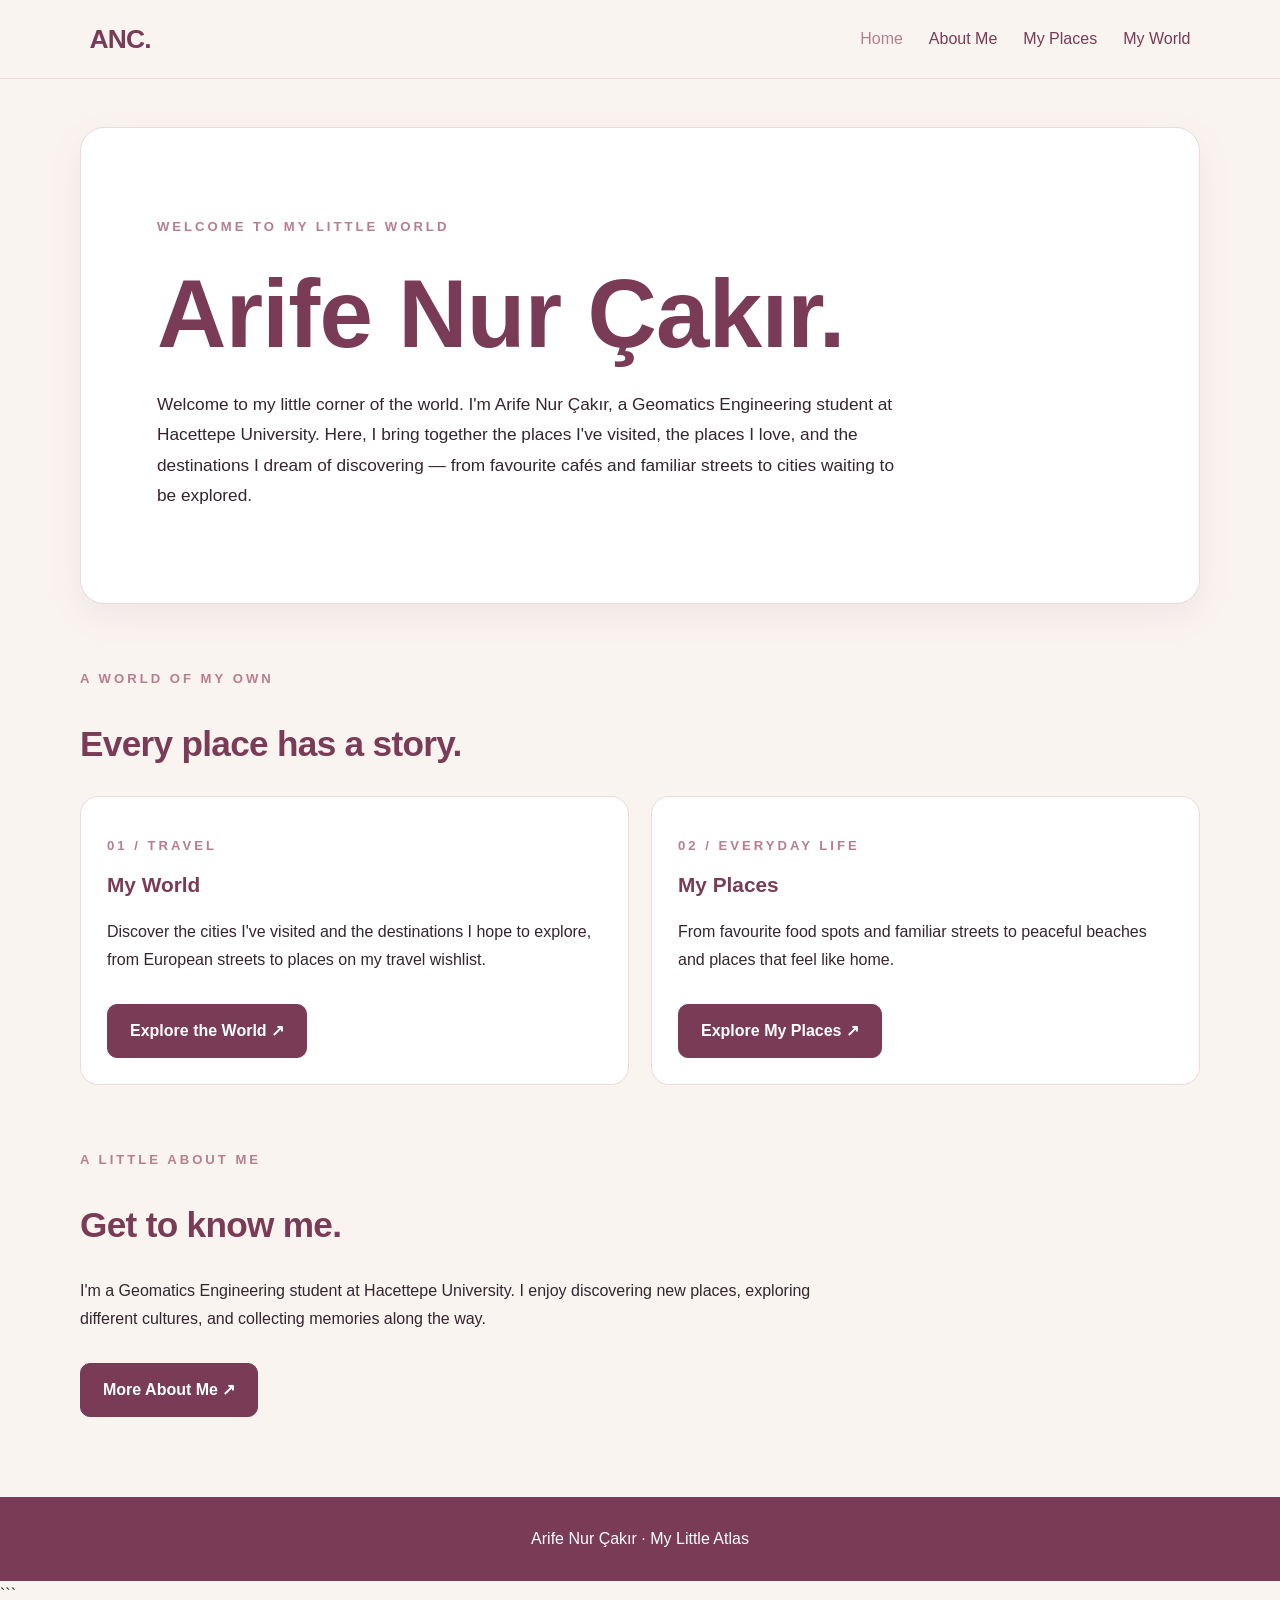
==== commit cce43ee4: "Update index.html" ====
--- a/index.html
+++ b/index.html
@@ -58,20 +58,6 @@
 
         <p class="tag">A WORLD OF MY OWN</p>
 
-<div class="atlas-animation">
-    <div class="atlas-map">
-        <span class="route route-one"></span>
-        <span class="route route-two"></span>
-
-        <span class="map-pin pin-one">●</span>
-        <span class="map-pin pin-two">●</span>
-        <span class="map-pin pin-three">●</span>
-
-        <span class="travelling-plane">✈</span>
-        <span class="map-label label-one">Places I've been</span>
-        <span class="map-label label-two">Places to discover</span>
-    </div>
-</div>
 
         <h2>Every place has a story.</h2>
 
--- a/style.css
+++ b/style.css
@@ -404,3 +404,5 @@
         grid-template-columns: 1fr;
     }
 }
+
+
